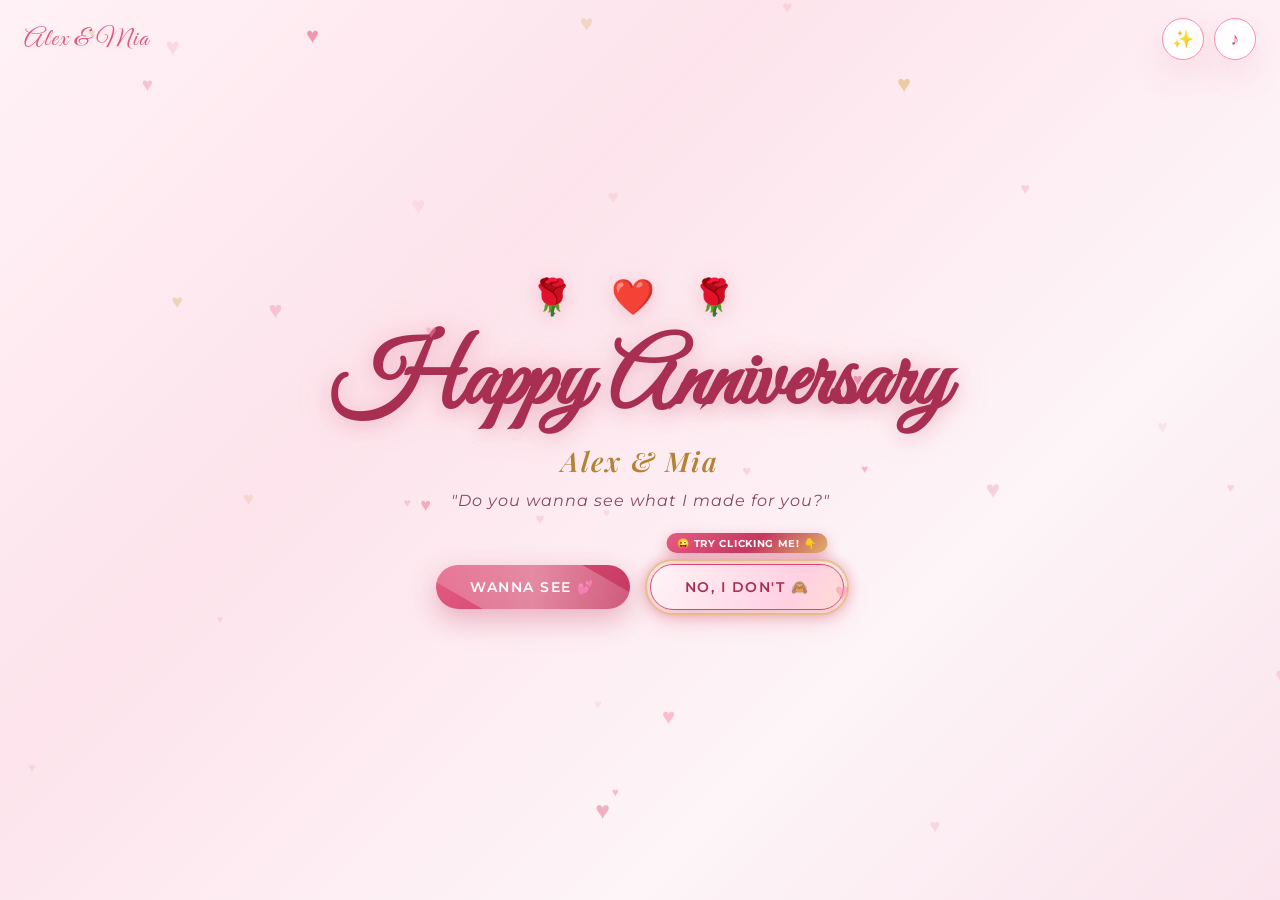
==== anniversary-template/index.html @ 93f45100 "Add anniversary-themed styles for interactive celebration template - Introduced a new CSS file for t" ====
<!doctype html>
<html lang="en">
  <head>
    <meta charset="UTF-8" />
    <meta
      name="viewport"
      content="width=device-width, initial-scale=1.0, user-scalable=no"
    />
    <title id="page-title">Happy 1st Anniversary 💍</title>

    <!-- SweetAlert2 for Romantic Animated Draining Alerts -->
    <script src="https://cdn.jsdelivr.net/npm/sweetalert2@11"></script>
    <link rel="stylesheet" href="styles.css" />
  </head>
  <body>
    <!-- Pull to Refresh Indicator (Mobile Landing Page) -->
    <div class="ptr-indicator" id="ptr-indicator" aria-hidden="true">
      <div class="ptr-spinner" id="ptr-spinner"></div>
    </div>

    <!-- Interactive Particle, Sparkle & Firework Canvases -->
    <canvas id="particle-canvas"></canvas>
    <canvas id="sparkle-canvas"></canvas>
    <canvas id="firework-canvas"></canvas>

    <!-- Top Bar -->
    <div class="top-bar">
      <div class="brand-tag" id="brand-tag">Alex &amp; Mia</div>
      <div class="top-actions">
        <button class="icon-btn" id="sound-btn" title="Romantic Chimes">
          ✨
        </button>
        <button class="icon-btn" id="music-btn" title="Toggle Music">♪</button>
      </div>
    </div>

    <!-- Background Music & Optional Photo Upload Input -->
    <audio id="bg-music" loop></audio>
    <input
      type="file"
      id="photo-upload"
      accept="image/*"
      style="display: none"
    />

    <!-- Navigation Arrows -->
    <div class="nav-arrows">
      <div class="nav-arr hide" id="arr-left" onclick="prevScreen()">❮</div>
      <div class="nav-arr" id="arr-right" onclick="nextScreen()">❯</div>
    </div>

    <!-- Progress Dots -->
    <div class="dots" id="dots-container"></div>

    <!-- ═════════════════════════════════════════════
         SCREENS VIEWPORT
    ══════════════════════════════════════════════ -->
    <div class="screens-viewport">
      <!-- S1: INVITATION GATE (WITH TEMPTING RUNAWAY NO BUTTON) -->
      <div class="screen active" id="s1">
        <div class="gate-badge" id="gate-badge">🌹 ❤️ 🌹</div>
        <h1 class="title-script" id="gate-title">Happy Anniversary</h1>
        <div class="names-text" id="gate-names">Alex &amp; Mia</div>
        <p class="quote-text" id="gate-question">
          "Do you wanna see what I made for you?"
        </p>

        <div class="btn-choice-container" id="choice-container">
          <button
            class="btn-choice btn-yes"
            id="btn-yes"
            onclick="unlockGateAndProceed()"
          >
            Wanna See 💕
          </button>
          <button
            class="btn-choice btn-no"
            id="btn-no"
            data-bait="😜 Try clicking me! 👇"
          >
            No, i don't 🙈
          </button>
        </div>
      </div>

      <!-- S2: OUR STORY / GOLDEN RINGS & RING-FINGER ENGAGEMENT ANIMATION -->
      <div class="screen" id="s2">
        <div class="glass-badge" id="story-badge">◆ One Year of Love ◆</div>
        <div class="ring-interactive-wrap" id="ring-interactive-wrap">
          <div class="ring-box tilt-card" id="ring-box">
            <svg class="ring-charge-svg" viewBox="0 0 182 182">
              <defs>
                <linearGradient
                  id="ringChargeGradient"
                  x1="0%"
                  y1="0%"
                  x2="100%"
                  y2="100%"
                >
                  <stop offset="0%" stop-color="#dfb36b" />
                  <stop offset="50%" stop-color="#e55c82" />
                  <stop offset="100%" stop-color="#a82e52" />
                </linearGradient>
              </defs>
              <circle class="ring-charge-bg" cx="91" cy="91" r="84"></circle>
              <circle
                class="ring-charge-bar"
                id="ring-charge-bar"
                cx="91"
                cy="91"
                r="84"
              ></circle>
            </svg>
            <div class="ring-spin"></div>
            <div class="ring-inner"></div>
            <div class="ring-orbit-item" id="ring-orbit-item">💍</div>

            <!-- Engagement Reveal Layer Inside Ring -->
            <div class="engagement-layer" id="engagement-layer">
              <div class="propose-visual">
                <svg
                  class="propose-hand-svg"
                  viewBox="0 0 110 88"
                  aria-hidden="true"
                >
                  <defs>
                    <linearGradient
                      id="handSkinGrad"
                      x1="0%"
                      y1="0%"
                      x2="0%"
                      y2="100%"
                    >
                      <stop offset="0%" stop-color="#ffe7da" />
                      <stop offset="100%" stop-color="#f7c8b2" />
                    </linearGradient>
                    <linearGradient
                      id="svgGoldGrad"
                      x1="0%"
                      y1="0%"
                      x2="100%"
                      y2="0%"
                    >
                      <stop offset="0%" stop-color="#b38234" />
                      <stop offset="50%" stop-color="#f6da8b" />
                      <stop offset="100%" stop-color="#b38234" />
                    </linearGradient>
                    <linearGradient
                      id="svgDiamondGrad"
                      x1="0%"
                      y1="0%"
                      x2="100%"
                      y2="100%"
                    >
                      <stop offset="0%" stop-color="#ffffff" />
                      <stop offset="55%" stop-color="#dff6ff" />
                      <stop offset="100%" stop-color="#ffd6e5" />
                    </linearGradient>
                  </defs>

                  <!-- Back half of ring (behind the ring finger) -->
                  <g class="finger-ring-back">
                    <path
                      d="M 37 37.5 Q 44 33.8 51 37.5"
                      fill="none"
                      stroke="#9e6d22"
                      stroke-width="3"
                      stroke-linecap="round"
                    />
                  </g>

                  <!-- Slender Hand & Fingers -->
                  <g
                    stroke="#d69b82"
                    stroke-width="1.4"
                    stroke-linejoin="round"
                    stroke-linecap="round"
                  >
                    <path
                      d="M 27 56 L 25.5 34.5 C 25.3 30 32.5 29.8 33 34.3 L 35.5 52"
                      fill="url(#handSkinGrad)"
                    />
                    <path
                      d="M 51.5 50 L 52.5 14.5 C 52.7 9.5 60.5 9.5 60.5 14.5 L 60.5 50"
                      fill="url(#handSkinGrad)"
                    />
                    <path
                      d="M 63 52 L 65.5 19.5 C 65.8 14.8 73.2 15.2 72.8 20 L 71 54"
                      fill="url(#handSkinGrad)"
                    />
                    <path
                      d="M 38.5 53 L 39.2 18.5 C 39.4 13.5 48.6 13.5 48.8 18.5 L 49.5 53"
                      fill="url(#handSkinGrad)"
                    />
                    <path
                      d="M 27 54 C 25.5 63 29 73 34 78 L 35 86 L 68 86 L 70 76 C 77 71 84 62 89.5 52.5 C 91.5 48.8 86.2 45.2 83 48.6 L 72.5 59.5 C 72 54 71.5 51 70 49.5 C 62 47.5 38 48 27 54 Z"
                      fill="url(#handSkinGrad)"
                    />
                    <ellipse
                      cx="29.3"
                      cy="34.2"
                      rx="2.1"
                      ry="2.8"
                      fill="#ffd9e3"
                      stroke="none"
                    />
                    <ellipse
                      cx="44"
                      cy="18.2"
                      rx="2.7"
                      ry="3.4"
                      fill="#ffd9e3"
                      stroke="none"
                    />
                    <ellipse
                      cx="56.5"
                      cy="14.2"
                      rx="2.4"
                      ry="3.1"
                      fill="#ffd9e3"
                      stroke="none"
                    />
                    <ellipse
                      cx="69.1"
                      cy="19.5"
                      rx="2.3"
                      ry="2.9"
                      fill="#ffd9e3"
                      stroke="none"
                    />
                  </g>

                  <!-- Front half of ring + diamond -->
                  <g class="finger-ring-front">
                    <path
                      d="M 37 37.5 Q 44 41.6 51 37.5"
                      fill="none"
                      stroke="url(#svgGoldGrad)"
                      stroke-width="3.6"
                      stroke-linecap="round"
                    />
                    <circle cx="44" cy="34.2" r="2.2" fill="#dfb36b" />
                    <polygon
                      points="44,25.8 49.2,30.6 44,35.4 38.8,30.6"
                      fill="url(#svgDiamondGrad)"
                      stroke="#b38234"
                      stroke-width="0.9"
                    />
                    <polyline
                      points="40.5,30.6 44,28.4 47.5,30.6"
                      fill="none"
                      stroke="#ffffff"
                      stroke-width="0.9"
                    />
                  </g>

                  <!-- Diamond sparkle gleam -->
                  <g class="finger-ring-gleam">
                    <path
                      d="M 44 20 L 45.2 23.6 L 48.8 24.8 L 45.2 26 L 44 29.6 L 42.8 26 L 39.2 24.8 L 42.8 23.6 Z"
                      fill="#fff7cc"
                      stroke="#dfb36b"
                      stroke-width="0.5"
                    />
                  </g>
                </svg>
              </div>
              <div class="engagement-sparkles">✨ 💖 ✨</div>
              <div class="engagement-text" id="ring-text">She Said Yes! 💍</div>
            </div>
          </div>
          <div class="ring-tap-hint" id="ring-hint">
            <span>✨</span> Press &amp; hold with your ring finger <span>💍</span>
          </div>
        </div>
        <h2
          class="title-script"
          id="story-title"
          style="font-size: clamp(2.6rem, 8vw, 4.2rem)"
        >
          Our Story
        </h2>
        <p
          class="quote-text"
          id="story-quote"
          style="max-width: 380px; margin-bottom: 0"
        >
          From the moment our eyes met, every second has turned into a cherished
          memory.
        </p>
        <button
          type="button"
          class="explore-pill"
          id="explore-pill"
          onclick="goToScreen(2)"
        >
          Swipe to Explore <span>✨</span>
        </button>
      </div>

      <!-- S3: MEMORY PHOTO -->
      <div class="screen" id="s3">
        <div class="glass-badge" id="photo-badge">◆ Beautiful Memory ◆</div>
        <div class="photo-wrapper tilt-card" id="photo-wrapper">
          <div class="photo-frame" id="photo-frame">
            <img
              id="couple-photo"
              src="assets/photo.jpg"
              alt="Couple Photo"
              onerror="
                this.style.display = 'none';
                if (this.nextElementSibling)
                  this.nextElementSibling.style.display = 'flex';
              "
            />
            <div class="photo-ph" style="display: none">
              <span class="photo-ph-icon">📸</span>
              <span class="photo-ph-txt" id="photo-ph-title">Our Picture</span>
              <span class="photo-ph-hint" id="photo-ph-hint"
                >Add your photo in assets/photo.jpg</span
              >
            </div>
          </div>
        </div>
        <div
          class="upload-pill"
          id="upload-pill"
          onclick="triggerPhotoUpload()"
        >
          <span>📷</span> <span id="change-photo-label">Change Photo</span>
        </div>
        <p class="quote-text" id="photo-quote" style="max-width: 360px">
          Every picture tells a story, but ours will always be my
          <em>absolute favourite</em>.
        </p>
      </div>

      <!-- S4: TIME COUNTER -->
      <div class="screen" id="s4">
        <div class="glass-badge" id="counter-badge">
          ◆ Every Second With You ◆
        </div>
        <h2
          class="title-script"
          id="counter-title"
          style="font-size: clamp(2.4rem, 7vw, 3.8rem)"
        >
          Together In Love
        </h2>

        <div class="counter-grid tilt-card">
          <div class="counter-box">
            <span class="counter-value" id="cnt-days">0</span>
            <span class="counter-lbl" id="lbl-days">Days</span>
          </div>
          <div class="counter-box">
            <span class="counter-value" id="cnt-hours">00</span>
            <span class="counter-lbl" id="lbl-hours">Hours</span>
          </div>
          <div class="counter-box">
            <span class="counter-value" id="cnt-mins">00</span>
            <span class="counter-lbl" id="lbl-mins">Minutes</span>
          </div>
          <div class="counter-box">
            <span class="counter-value" id="cnt-secs">00</span>
            <span class="counter-lbl" id="lbl-secs">Seconds</span>
          </div>
        </div>
        <p class="quote-text" id="counter-since">
          Since November 14, 2025 · Counting forever
        </p>
      </div>

      <!-- S5: LOVE LETTER & REASON JAR -->
      <div class="screen" id="s5">
        <div class="letter-card tilt-card">
          <div id="letter-icon" style="font-size: 2rem; margin-bottom: 6px">
            💌
          </div>
          <h3 class="letter-title" id="letter-greeting">My Dearest Mia,</h3>
          <p class="letter-msg" id="letter-body"></p>
          <div class="letter-sig" id="letter-sig">— Yours always, Alex ❤</div>
          <div class="letter-date" id="letter-date">
            November 14, 2026 · 1st Anniversary
          </div>

          <div
            class="reason-pill"
            id="reason-pill"
            onclick="popLoveReason(event)"
          >
            <span>💌</span> Tap for a reason why I love you!
          </div>
        </div>
      </div>

      <!-- S6: INTERACTIVE SECRET WISH SCRATCH CARD -->
      <div class="screen" id="s6">
        <div class="glass-badge" id="scratch-badge">◆ A Secret For You ◆</div>
        <h2
          class="title-script"
          id="scratch-title"
          style="font-size: clamp(2.4rem, 7vw, 3.8rem); margin-bottom: 2px"
        >
          Scratch &amp; Reveal
        </h2>
        <p class="scratch-hint" id="scratch-hint">
          Scratch with your finger or mouse to unlock my wish
        </p>

        <div class="scratch-container tilt-card" id="scratch-box">
          <div class="scratch-secret">
            <h4 id="scratch-secret-heading">My Secret Wish ✨</h4>
            <p id="scratch-secret-message"></p>
            <span
              id="scratch-secret-signature"
              style="
                font-family: &quot;Great Vibes&quot;, cursive;
                font-size: 1.6rem;
                margin-top: 6px;
                color: var(--rose-deep);
              "
              >— Alex 💕</span
            >
          </div>
          <canvas class="scratch-canvas" id="scratch-canvas"></canvas>
        </div>
      </div>

      <!-- S7: CELEBRATION FINALE -->
      <div class="screen" id="s7">
        <div class="gate-badge" id="finale-badge" style="font-size: 2.5rem">
          🥂 💖 🥂
        </div>
        <h2
          class="title-script"
          id="finale-title"
          style="font-size: clamp(3rem, 10vw, 5.5rem)"
        >
          Happy Anniversary!
        </h2>
        <div class="names-text" id="finale-names">Alex &amp; Mia</div>
        <p class="quote-text" id="finale-quote" style="margin-bottom: 18px">
          "Here is to 365 days of love, and a lifetime more to go!"
        </p>
        <div class="finale-btn-row">
          <button
            class="btn-action primary"
            id="replay-btn"
            onclick="goToScreen(0)"
          >
            ↺ Replay Story
          </button>
          <button
            class="btn-action secondary"
            id="share-btn"
            onclick="shareAnniversary()"
          >
            ↗ Share Love
          </button>
        </div>
      </div>
    </div>

    <script src="config.js"></script>
    <script src="app.js"></script>
  </body>
</html>
---- anniversary-template/styles.css ----
@import url("https://fonts.googleapis.com/css2?family=Great+Vibes&family=Playfair+Display:ital,wght@0,400;0,600;1,400;1,600&family=Montserrat:wght@300;400;500;600&display=swap");

*,
*::before,
*::after {
  box-sizing: border-box;
  margin: 0;
  padding: 0;
}

:root {
  --bg-gradient: linear-gradient(
    135deg,
    #fff2f6 0%,
    #fde4ec 35%,
    #fdf5f8 70%,
    #fae3ec 100%
  );
  --rose-primary: #d64a70;
  --rose-deep: #a82e52;
  --rose-soft: #f88fa9;
  --rose-light: #fff0f4;
  --gold: #b38234;
  --gold-light: #dfb36b;
  --text-dark: #4a1525;
  --text-muted: #8a485d;
  --card-bg: rgba(255, 255, 255, 0.76);
  --card-border: rgba(255, 255, 255, 0.92);
  --shadow-soft: 0 16px 36px rgba(214, 74, 112, 0.12);
  --shadow-glow: 0 10px 30px rgba(214, 74, 112, 0.28);
}

html,
body {
  width: 100%;
  height: 100%;
  overflow: hidden;
  overscroll-behavior-y: contain;
  background: var(--bg-gradient);
  font-family: "Montserrat", sans-serif;
  color: var(--text-dark);
  user-select: none;
  -webkit-tap-highlight-color: transparent;
  cursor: grab;
}
body:active {
  cursor: grabbing;
}

/* Pull-to-refresh indicator for mobile landing page */
.ptr-indicator {
  position: fixed;
  top: -58px;
  left: 50%;
  transform: translateX(-50%) translateY(0) scale(0.85);
  width: 44px;
  height: 44px;
  border-radius: 50%;
  background: rgba(255, 255, 255, 0.96);
  border: 1.5px solid var(--rose-soft);
  box-shadow: 0 8px 24px rgba(214, 74, 112, 0.25);
  display: flex;
  align-items: center;
  justify-content: center;
  z-index: 1200;
  opacity: 0;
  pointer-events: none;
  transition:
    transform 0.25s cubic-bezier(0.22, 1, 0.36, 1),
    opacity 0.2s ease;
}
.ptr-indicator.pulling {
  transition: none;
}
.ptr-indicator.refreshing {
  opacity: 1 !important;
  transform: translateX(-50%) translateY(78px) scale(1) !important;
}
.ptr-spinner {
  width: 22px;
  height: 22px;
  border-radius: 50%;
  border: 2.5px solid rgba(214, 74, 112, 0.2);
  border-top-color: var(--rose-primary);
  border-right-color: var(--gold);
  transition: transform 0.08s linear;
}
.ptr-indicator.refreshing .ptr-spinner {
  animation: ptrSpin 0.65s linear infinite;
}
@keyframes ptrSpin {
  to {
    transform: rotate(360deg);
  }
}

/* ═══════════════════════════════════════
   FLOATING CANVAS LAYERS
═══════════════════════════════════════ */
#particle-canvas,
#sparkle-canvas,
#firework-canvas {
  position: fixed;
  inset: 0;
  pointer-events: none;
}
#particle-canvas {
  z-index: 1;
}
#sparkle-canvas {
  z-index: 95;
}
#firework-canvas {
  z-index: 90;
  display: none;
}

/* ═══════════════════════════════════════
   FLOATING PETALS
═══════════════════════════════════════ */
.petal {
  position: fixed;
  top: -40px;
  font-size: 1.1rem;
  opacity: 0;
  animation: petalFall linear infinite;
  z-index: 2;
  pointer-events: none;
}
@keyframes petalFall {
  0% {
    opacity: 0;
    transform: translateY(-40px) rotate(0deg) scale(0.75);
  }
  15% {
    opacity: 0.75;
  }
  85% {
    opacity: 0.55;
  }
  100% {
    opacity: 0;
    transform: translateY(110vh) rotate(380deg) scale(1.15);
  }
}

/* ═══════════════════════════════════════
   TOP CONTROLS
═══════════════════════════════════════ */
.top-bar {
  position: fixed;
  top: 18px;
  left: 0;
  right: 0;
  padding: 0 24px;
  display: flex;
  justify-content: space-between;
  align-items: center;
  z-index: 120;
  pointer-events: none;
}
.brand-tag {
  font-family: "Great Vibes", cursive;
  font-size: 1.6rem;
  color: var(--rose-primary);
  opacity: 0.9;
  letter-spacing: 1px;
  text-shadow: 0 2px 10px rgba(214, 74, 112, 0.15);
}
.top-actions {
  display: flex;
  gap: 10px;
  pointer-events: all;
}
.icon-btn {
  width: 42px;
  height: 42px;
  border-radius: 50%;
  border: 1.5px solid var(--rose-soft);
  background: rgba(255, 255, 255, 0.85);
  color: var(--rose-primary);
  font-size: 1.1rem;
  cursor: pointer;
  display: flex;
  align-items: center;
  justify-content: center;
  box-shadow: var(--shadow-soft);
  transition: all 0.25s ease;
  backdrop-filter: blur(8px);
}
.icon-btn:hover {
  transform: scale(1.08);
  background: #fff;
  border-color: var(--rose-primary);
  box-shadow: var(--shadow-glow);
}
.icon-btn.muted {
  opacity: 0.5;
}

/* ═══════════════════════════════════════
   PROGRESS DOTS & ARROWS
═══════════════════════════════════════ */
.nav-arrows {
  position: fixed;
  bottom: 32px;
  width: 100%;
  display: flex;
  justify-content: space-between;
  padding: 0 24px;
  z-index: 110;
  pointer-events: none;
}
.nav-arr {
  pointer-events: all;
  cursor: pointer;
  width: 44px;
  height: 44px;
  border-radius: 50%;
  background: rgba(255, 255, 255, 0.85);
  border: 1px solid rgba(214, 74, 112, 0.2);
  color: var(--rose-primary);
  font-size: 1rem;
  display: flex;
  align-items: center;
  justify-content: center;
  box-shadow: 0 6px 18px rgba(214, 74, 112, 0.12);
  transition: all 0.25s ease;
}
.nav-arr:hover {
  background: var(--rose-primary);
  color: #fff;
  transform: scale(1.1);
  box-shadow: var(--shadow-glow);
}
.nav-arr.hide {
  opacity: 0;
  pointer-events: none;
}

.dots {
  position: fixed;
  bottom: 38px;
  left: 50%;
  transform: translateX(-50%);
  display: flex;
  gap: 7px;
  z-index: 110;
  pointer-events: none;
}
.dot {
  width: 8px;
  height: 8px;
  border-radius: 50%;
  background: #f3becd;
  transition: all 0.35s cubic-bezier(0.25, 1, 0.5, 1);
  cursor: pointer;
  pointer-events: all;
}
.dot.on {
  background: var(--rose-primary);
  width: 22px;
  border-radius: 12px;
  box-shadow: 0 0 10px rgba(214, 74, 112, 0.4);
}

/* ═══════════════════════════════════════
   SCREENS WRAPPER & 3D PERSPECTIVE
═══════════════════════════════════════ */
.screens-viewport {
  position: fixed;
  inset: 0;
  perspective: 1000px;
}
.screen {
  position: fixed;
  inset: 0;
  display: flex;
  align-items: center;
  justify-content: center;
  flex-direction: column;
  padding: 24px;
  opacity: 0;
  pointer-events: none;
  transform: translateY(16px) scale(0.98);
  transition:
    opacity 0.45s cubic-bezier(0.25, 1, 0.5, 1),
    transform 0.45s cubic-bezier(0.25, 1, 0.5, 1);
  z-index: 10;
}
.screen.active {
  opacity: 1;
  pointer-events: all;
  transform: translateY(0) scale(1);
}

/* 3D Tilt Card Base */
.tilt-card {
  transition: transform 0.15s ease-out;
  transform-style: preserve-3d;
  will-change: transform;
}

/* ══════════ S1 — GATE / QUESTION SCREEN ══════════ */
#s1 {
  text-align: center;
}

.gate-badge {
  font-size: 2.2rem;
  letter-spacing: 14px;
  animation: heartbeat 1.6s ease-in-out infinite;
  display: inline-block;
  margin-bottom: 12px;
  filter: drop-shadow(0 4px 10px rgba(214, 74, 112, 0.25));
}
@keyframes heartbeat {
  0%,
  100% {
    transform: scale(1);
  }
  50% {
    transform: scale(1.15);
  }
}

.title-script {
  font-family: "Great Vibes", cursive;
  font-size: clamp(3.2rem, 11vw, 5.8rem);
  line-height: 1.15;
  color: var(--rose-deep);
  text-shadow:
    0 4px 18px rgba(168, 46, 82, 0.18),
    0 0 35px rgba(248, 143, 169, 0.3);
  margin-bottom: 6px;
}

.names-text {
  font-family: "Playfair Display", serif;
  font-size: clamp(1.2rem, 3.8vw, 1.7rem);
  font-weight: 600;
  font-style: italic;
  color: var(--gold);
  letter-spacing: 2px;
  margin-bottom: 12px;
}

.quote-text {
  font-size: clamp(0.85rem, 2.4vw, 1rem);
  color: var(--text-muted);
  font-style: italic;
  letter-spacing: 1px;
  margin-bottom: 34px;
}

/* ══════════ RUNAWAY BUTTON CONTAINER ══════════ */
.btn-choice-container {
  position: relative;
  display: flex;
  gap: 20px;
  justify-content: center;
  align-items: center;
  min-height: 75px;
  width: 100%;
  max-width: 480px;
  margin-top: 6px;
}

.btn-choice {
  font-family: "Montserrat", sans-serif;
  font-size: 0.85rem;
  font-weight: 600;
  letter-spacing: 1.5px;
  text-transform: uppercase;
  padding: 14px 34px;
  border-radius: 50px;
  cursor: pointer;
  transition:
    transform 0.22s cubic-bezier(0.2, 0.8, 0.2, 1),
    box-shadow 0.22s ease,
    background 0.22s ease;
  user-select: none;
  outline: none;
}

/* YES BUTTON */
.btn-yes {
  background: linear-gradient(135deg, #e55c82 0%, #c43860 100%);
  color: #fff;
  border: none;
  box-shadow: 0 10px 28px rgba(196, 56, 96, 0.35);
  position: relative;
  overflow: hidden;
}
.btn-yes::after {
  content: "";
  position: absolute;
  top: -50%;
  left: -50%;
  width: 200%;
  height: 200%;
  background: linear-gradient(
    60deg,
    transparent,
    rgba(255, 255, 255, 0.35),
    transparent
  );
  transform: rotate(30deg);
  animation: btnShimmer 3.5s infinite;
}
@keyframes btnShimmer {
  0% {
    transform: translateX(-100%) rotate(30deg);
  }
  30%,
  100% {
    transform: translateX(100%) rotate(30deg);
  }
}
.btn-yes:hover {
  transform: scale(1.06) translateY(-2px);
  box-shadow: 0 14px 34px rgba(196, 56, 96, 0.45);
}

/* RUNAWAY NO BUTTON */
.btn-no {
  position: relative;
  background: linear-gradient(
    120deg,
    #fff5f8 0%,
    #ffd0e2 28%,
    #ffefc4 54%,
    #ffd0e2 80%,
    #fff5f8 100%
  );
  background-size: 260% 260%;
  color: var(--rose-deep);
  border: 1.5px solid var(--rose-primary);
  box-shadow:
    0 8px 26px rgba(214, 74, 112, 0.28),
    0 0 18px rgba(223, 179, 107, 0.25);
  white-space: nowrap;
  z-index: 999;
}
.btn-no:not(.dodged) {
  animation:
    noBaitBounce 1.85s ease-in-out infinite,
    noShimmerBg 2.8s ease infinite;
}
.btn-no:not(.dodged)::before {
  content: attr(data-bait);
  position: absolute;
  top: -32px;
  left: 50%;
  transform: translateX(-50%);
  background: linear-gradient(135deg, #e55c82 0%, #c43860 55%, #dfb36b 100%);
  color: #fff;
  font-size: 0.62rem;
  font-weight: 700;
  letter-spacing: 0.7px;
  text-transform: uppercase;
  padding: 4px 11px;
  border-radius: 20px;
  white-space: nowrap;
  box-shadow: 0 5px 14px rgba(196, 56, 96, 0.35);
  pointer-events: none;
  animation: noTagBob 1.1s ease-in-out infinite alternate;
}
.btn-no:not(.dodged)::after {
  content: "";
  position: absolute;
  inset: -6px;
  border-radius: 50px;
  border: 2px solid rgba(223, 179, 107, 0.7);
  box-shadow: 0 0 12px rgba(214, 74, 112, 0.35);
  pointer-events: none;
  animation: noHaloPulse 1.5s ease-out infinite;
}
.btn-no.dodged {
  animation: none;
  background: rgba(255, 255, 255, 0.92);
  border-color: var(--rose-soft);
}
.btn-no.dodged::before,
.btn-no.dodged::after {
  display: none;
}
@keyframes noShimmerBg {
  0% {
    background-position: 0% 50%;
  }
  50% {
    background-position: 100% 50%;
  }
  100% {
    background-position: 0% 50%;
  }
}
@keyframes noBaitBounce {
  0%,
  100% {
    transform: translateY(0) scale(1) rotate(0deg);
    box-shadow: 0 8px 24px rgba(214, 74, 112, 0.22);
  }
  20% {
    transform: translateY(-5px) scale(1.06) rotate(-2.5deg);
    box-shadow: 0 14px 30px rgba(214, 74, 112, 0.36);
  }
  35% {
    transform: translateY(0) scale(1.03) rotate(2.5deg);
  }
  50% {
    transform: translateY(-3px) scale(1.05) rotate(-1.5deg);
    box-shadow: 0 12px 28px rgba(223, 179, 107, 0.38);
  }
  65% {
    transform: translateY(0) scale(1) rotate(0deg);
  }
}
@keyframes noTagBob {
  0% {
    transform: translateX(-50%) translateY(0) scale(0.98);
  }
  100% {
    transform: translateX(-50%) translateY(-4px) scale(1.04);
  }
}
@keyframes noHaloPulse {
  0% {
    transform: scale(0.96);
    opacity: 0.85;
  }
  100% {
    transform: scale(1.18, 1.38);
    opacity: 0;
  }
}
.btn-no.smooth-dodge {
  transition:
    left 0.34s cubic-bezier(0.22, 1, 0.36, 1),
    top 0.34s cubic-bezier(0.22, 1, 0.36, 1),
    transform 0.34s cubic-bezier(0.22, 1, 0.36, 1),
    box-shadow 0.22s ease,
    background 0.22s ease;
}

/* ══════════ S2 — OUR STORY / RINGS & ENGAGEMENT ANIMATION ══════════ */
#s2 {
  text-align: center;
}

.ring-interactive-wrap {
  display: flex;
  flex-direction: column;
  align-items: center;
  cursor: pointer;
  user-select: none;
  -webkit-user-select: none;
  -webkit-touch-callout: none;
  touch-action: none;
}

.ring-box {
  position: relative;
  width: 170px;
  height: 170px;
  margin: 0 auto 16px;
  border-radius: 50%;
  transition:
    transform 0.3s cubic-bezier(0.2, 0.9, 0.3, 1.2),
    box-shadow 0.3s ease;
}
.ring-box:active {
  transform: scale(0.96);
}

.ring-charge-svg {
  position: absolute;
  inset: -6px;
  width: 182px;
  height: 182px;
  transform: rotate(-90deg);
  pointer-events: none;
  z-index: 8;
}
.ring-charge-bg {
  cx: 91;
  cy: 91;
  r: 84;
  fill: none;
  stroke: rgba(223, 179, 107, 0.15);
  stroke-width: 4;
}
.ring-charge-bar {
  cx: 91;
  cy: 91;
  r: 84;
  fill: none;
  stroke: url(#ringChargeGradient);
  stroke-width: 5;
  stroke-linecap: round;
  stroke-dasharray: 528;
  stroke-dashoffset: 528;
  transition: none;
}

.ring-spin {
  width: 100%;
  height: 100%;
  border-radius: 50%;
  border: 2.5px solid var(--gold);
  position: absolute;
  inset: 0;
  animation: spinClockwise 12s linear infinite;
  box-shadow: 0 0 25px rgba(179, 130, 52, 0.22);
  transition: all 0.5s ease;
}
.ring-spin::before {
  content: "💎";
  position: absolute;
  top: -12px;
  left: 50%;
  transform: translateX(-50%);
  font-size: 16px;
}
.ring-inner {
  width: 130px;
  height: 130px;
  border-radius: 50%;
  border: 1.5px dashed var(--rose-soft);
  position: absolute;
  top: 20px;
  left: 20px;
  animation: spinCounter 9s linear infinite;
  transition: all 0.5s ease;
}
.ring-orbit-item {
  position: absolute;
  top: 50%;
  left: 50%;
  margin-top: -24px;
  margin-left: -24px;
  width: 48px;
  height: 48px;
  display: flex;
  align-items: center;
  justify-content: center;
  font-size: 44px;
  line-height: 1;
  z-index: 12;
  pointer-events: none;
  transform: rotate(0deg) translateY(-84px) rotate(0deg);
  animation: ringOrbit 8s linear infinite;
  transition:
    transform 0.55s cubic-bezier(0.2, 0.9, 0.3, 1.2),
    opacity 0.4s ease,
    filter 0.4s ease;
  filter: drop-shadow(0 4px 12px rgba(214, 74, 112, 0.4));
}
@keyframes ringOrbit {
  0% {
    transform: rotate(0deg) translateY(-84px) rotate(0deg);
  }
  100% {
    transform: rotate(360deg) translateY(-84px) rotate(-360deg);
  }
}

.ring-box.holding .ring-orbit-item,
.ring-box.proposed .ring-orbit-item {
  animation: none !important;
  transform: rotate(0deg) translateY(0px) rotate(0deg) scale(1.3) !important;
  filter:
    drop-shadow(0 0 22px rgba(223, 179, 107, 0.95)),
    drop-shadow(0 0 40px rgba(214, 74, 112, 0.7));
}
.ring-box.proposed .ring-orbit-item {
  opacity: 0;
  transition-delay: 0.3s;
}

/* Engagement Reveal Inside the Ring Circle */
.engagement-layer {
  position: absolute;
  inset: 0;
  border-radius: 50%;
  padding: 18px 16px;
  display: flex;
  flex-direction: column;
  align-items: center;
  justify-content: center;
  gap: 2px;
  text-align: center;
  overflow: hidden;
  opacity: 0;
  pointer-events: none;
  transform: scale(0.5);
  transition: all 0.5s cubic-bezier(0.2, 0.9, 0.3, 1.2);
  z-index: 15;
  background: radial-gradient(
    circle,
    rgba(255, 245, 248, 0.95) 0%,
    rgba(253, 230, 238, 0.9) 70%,
    transparent 100%
  );
}
.ring-box.proposed .engagement-layer {
  opacity: 1;
  transform: scale(1);
  pointer-events: all;
}
.ring-box.proposed .ring-spin {
  animation: ringGlowPulse 1.5s infinite alternate;
  border-color: var(--gold-light);
  box-shadow: 0 0 50px rgba(223, 179, 107, 0.7);
}
.ring-box.proposed .ring-inner {
  opacity: 0.3;
}

@keyframes ringGlowPulse {
  from {
    box-shadow: 0 0 30px rgba(223, 179, 107, 0.5);
  }
  to {
    box-shadow:
      0 0 65px rgba(214, 74, 112, 0.8),
      0 0 90px rgba(223, 179, 107, 0.6);
  }
}

.propose-visual {
  position: relative;
  width: clamp(70px, 18vw, 80px);
  height: clamp(56px, 15vw, 64px);
  display: flex;
  align-items: center;
  justify-content: center;
  margin-top: 2px;
  margin-bottom: 0;
}
.propose-hand-svg {
  width: 100%;
  height: 100%;
  overflow: visible;
  filter: drop-shadow(0 4px 10px rgba(214, 74, 112, 0.22));
}
.finger-ring-back,
.finger-ring-front {
  opacity: 0;
  transform: translateY(-28px) scale(1.16);
  transform-origin: 44px 37px;
}
.ring-box.proposed .finger-ring-back,
.ring-box.proposed .finger-ring-front {
  animation: slipRingOntoFinger 1.05s cubic-bezier(0.22, 1, 0.36, 1) 0.15s forwards;
}
.finger-ring-gleam {
  opacity: 0;
  transform-origin: 44px 31px;
}
.ring-box.proposed .finger-ring-gleam {
  animation: diamondGleam 1.4s ease-in-out 1.05s infinite alternate;
}
@keyframes slipRingOntoFinger {
  0% {
    transform: translateY(-28px) scale(1.16);
    opacity: 0;
  }
  25% {
    transform: translateY(-20px) scale(1.1);
    opacity: 1;
  }
  78% {
    transform: translateY(2px) scale(0.98);
    opacity: 1;
  }
  100% {
    transform: translateY(0px) scale(1);
    opacity: 1;
  }
}
@keyframes diamondGleam {
  0% {
    opacity: 0.35;
    transform: scale(0.8) rotate(0deg);
  }
  100% {
    opacity: 1;
    transform: scale(1.25) rotate(18deg);
  }
}

.engagement-sparkles {
  font-size: clamp(0.7rem, 2.1vw, 0.85rem);
  letter-spacing: 3px;
  line-height: 1.1;
  animation: heartbeat 1.2s infinite;
}
.engagement-text {
  font-family: "Great Vibes", cursive;
  font-size: clamp(1rem, 3.4vw, 1.18rem);
  line-height: 1.15;
  color: var(--rose-deep);
  text-shadow: 0 2px 10px rgba(168, 46, 82, 0.25);
  margin-top: 1px;
  max-width: 118px;
  white-space: normal;
}

.ring-tap-hint {
  font-size: 0.75rem;
  font-weight: 600;
  letter-spacing: 2px;
  text-transform: uppercase;
  color: var(--rose-deep);
  padding: 8px 22px;
  border-radius: 30px;
  background: rgba(255, 255, 255, 0.85);
  border: 1.5px solid var(--rose-soft);
  box-shadow: 0 4px 14px rgba(214, 74, 112, 0.1);
  margin-bottom: 20px;
  transition: all 0.3s ease;
  animation: hintBlink 2s infinite alternate;
}
.explore-pill {
  margin-top: 18px;
  display: inline-flex;
  align-items: center;
  gap: 8px;
  background: linear-gradient(135deg, #e55c82 0%, #c43860 100%);
  color: #fff;
  border: none;
  padding: 11px 26px;
  border-radius: 40px;
  font-family: "Montserrat", sans-serif;
  font-size: 0.78rem;
  font-weight: 600;
  letter-spacing: 1.5px;
  text-transform: uppercase;
  cursor: pointer;
  box-shadow: 0 10px 26px rgba(196, 56, 96, 0.35);
  opacity: 0;
  pointer-events: none;
  transform: translateY(10px) scale(0.95);
  transition:
    opacity 0.45s ease,
    transform 0.45s cubic-bezier(0.22, 1, 0.36, 1),
    box-shadow 0.25s ease;
}
.explore-pill.visible {
  opacity: 1;
  pointer-events: all;
  transform: translateY(0) scale(1);
}
.explore-pill.visible:hover {
  transform: translateY(-2px) scale(1.03);
  box-shadow: 0 14px 32px rgba(196, 56, 96, 0.45);
}
@keyframes hintBlink {
  0% {
    opacity: 0.85;
    transform: translateY(0);
  }
  100% {
    opacity: 1;
    transform: translateY(-2px);
    box-shadow: 0 6px 20px rgba(214, 74, 112, 0.22);
  }
}

@keyframes shakeEl {
  0%,
  100% {
    transform: translateX(0);
  }
  20%,
  60% {
    transform: translateX(-7px);
  }
  40%,
  80% {
    transform: translateX(7px);
  }
}
.shake-hint {
  animation: shakeEl 0.5s ease !important;
  border-color: var(--rose-primary) !important;
  color: var(--rose-primary) !important;
  box-shadow: 0 0 20px rgba(214, 74, 112, 0.4) !important;
}
.shake-ring {
  animation: shakeEl 0.5s ease !important;
}
@keyframes spinClockwise {
  to {
    transform: rotate(360deg);
  }
}
@keyframes spinCounter {
  to {
    transform: rotate(-360deg);
  }
}

.glass-badge {
  display: inline-flex;
  align-items: center;
  gap: 8px;
  background: rgba(255, 255, 255, 0.7);
  border: 1px solid rgba(255, 255, 255, 0.9);
  padding: 8px 24px;
  border-radius: 40px;
  font-size: 0.7rem;
  letter-spacing: 4px;
  color: var(--rose-deep);
  text-transform: uppercase;
  margin-bottom: 12px;
  box-shadow: var(--shadow-soft);
}

/* ══════════ S3 — PHOTO ══════════ */
#s3 {
  text-align: center;
}

.photo-wrapper {
  position: relative;
  display: inline-block;
  margin-bottom: 20px;
  cursor: default;
}
#s3.upload-enabled .photo-wrapper {
  cursor: pointer;
}
.photo-frame {
  width: min(230px, 60vw);
  height: min(230px, 60vw);
  border-radius: 50%;
  border: 4px solid #fff;
  background: rgba(255, 255, 255, 0.6);
  box-shadow:
    0 12px 35px rgba(214, 74, 112, 0.22),
    0 0 0 6px rgba(248, 143, 169, 0.2);
  overflow: hidden;
  position: relative;
}
.photo-frame img {
  width: 100%;
  height: 100%;
  object-fit: cover;
  display: block;
}
.photo-ph {
  width: 100%;
  height: 100%;
  display: flex;
  flex-direction: column;
  align-items: center;
  justify-content: center;
  gap: 8px;
  padding: 16px;
  color: var(--text-muted);
  background: linear-gradient(135deg, #fff7fa, #ffe8ef);
}
.photo-ph-icon {
  font-size: 2.8rem;
  filter: drop-shadow(0 4px 8px rgba(214, 74, 112, 0.2));
}
.photo-ph-txt {
  font-size: 0.7rem;
  letter-spacing: 2px;
  font-weight: 600;
  text-transform: uppercase;
}
.photo-ph-hint {
  font-size: 0.6rem;
  opacity: 0.75;
}

.upload-pill {
  display: none;
  align-items: center;
  gap: 6px;
  background: #fff;
  border: 1px solid var(--rose-soft);
  color: var(--rose-primary);
  font-size: 0.7rem;
  letter-spacing: 1px;
  padding: 6px 18px;
  border-radius: 30px;
  cursor: pointer;
  box-shadow: 0 4px 14px rgba(214, 74, 112, 0.1);
  transition: all 0.2s ease;
  margin-bottom: 14px;
}
#s3.upload-enabled .upload-pill {
  display: inline-flex;
}
.upload-pill:hover {
  background: var(--rose-light);
  transform: translateY(-1px);
}

/* ══════════ S4 — TIME COUNTER ══════════ */
#s4 {
  text-align: center;
}

.counter-grid {
  display: grid;
  grid-template-columns: repeat(4, 1fr);
  gap: 12px;
  width: min(440px, 92vw);
  margin: 24px auto;
}
.counter-box {
  background: var(--card-bg);
  border: 1.5px solid var(--card-border);
  border-radius: 18px;
  padding: 16px 6px;
  box-shadow: var(--shadow-soft);
  backdrop-filter: blur(10px);
}
.counter-value {
  font-family: "Playfair Display", serif;
  font-size: clamp(1.8rem, 6vw, 2.6rem);
  font-weight: 600;
  color: var(--rose-deep);
  line-height: 1;
  display: block;
}
.counter-lbl {
  font-size: 0.55rem;
  letter-spacing: 2px;
  color: var(--text-muted);
  text-transform: uppercase;
  margin-top: 6px;
  display: block;
  font-weight: 600;
}

/* ══════════ S5 — LOVE LETTER & REASON JAR ══════════ */
#s5 {
  text-align: center;
}

.letter-card {
  max-width: 480px;
  width: 100%;
  background: var(--card-bg);
  border: 1.5px solid var(--card-border);
  border-radius: 26px;
  padding: clamp(24px, 5vw, 38px) clamp(20px, 4vw, 34px);
  box-shadow: var(--shadow-soft);
  backdrop-filter: blur(14px);
  position: relative;
}
.letter-title {
  font-family: "Playfair Display", serif;
  font-size: clamp(1.3rem, 3.8vw, 1.8rem);
  font-style: italic;
  color: var(--rose-deep);
  margin-bottom: 14px;
}
.letter-msg {
  font-family: "Playfair Display", serif;
  font-size: clamp(0.92rem, 2.4vw, 1.1rem);
  color: var(--text-dark);
  line-height: 1.8;
  font-weight: 400;
}
.letter-msg em {
  color: var(--rose-primary);
  font-style: italic;
}
.letter-sig {
  margin-top: 16px;
  font-family: "Great Vibes", cursive;
  font-size: 2rem;
  color: var(--rose-deep);
}
.letter-date {
  font-size: 0.6rem;
  letter-spacing: 3px;
  color: var(--text-muted);
  text-transform: uppercase;
  margin-top: 4px;
}

/* Love Reason Generator Pill */
.reason-pill {
  margin-top: 16px;
  display: inline-flex;
  align-items: center;
  gap: 8px;
  background: linear-gradient(135deg, #fff0f5, #ffe4ec);
  border: 1.5px solid var(--rose-soft);
  padding: 10px 22px;
  border-radius: 40px;
  font-size: 0.75rem;
  font-weight: 600;
  color: var(--rose-deep);
  cursor: pointer;
  box-shadow: 0 4px 15px rgba(214, 74, 112, 0.12);
  transition: all 0.25s ease;
}
.reason-pill:hover {
  transform: scale(1.04);
  background: #fff;
  box-shadow: 0 8px 22px rgba(214, 74, 112, 0.22);
}

/* ══════════ S6 — INTERACTIVE SCRATCH CARD ══════════ */
#s6 {
  text-align: center;
}

.scratch-container {
  position: relative;
  width: min(340px, 88vw);
  height: 210px;
  border-radius: 22px;
  overflow: hidden;
  box-shadow:
    var(--shadow-soft),
    0 0 0 4px rgba(255, 255, 255, 0.8);
  margin: 18px auto;
}
.scratch-secret {
  position: absolute;
  inset: 0;
  background: linear-gradient(135deg, #fff7fa, #ffdbe6);
  display: flex;
  flex-direction: column;
  align-items: center;
  justify-content: center;
  padding: 20px;
  text-align: center;
  color: var(--rose-deep);
}
.scratch-secret h4 {
  font-family: "Great Vibes", cursive;
  font-size: 1.8rem;
  color: var(--rose-primary);
  margin-bottom: 6px;
}
.scratch-secret p {
  font-family: "Playfair Display", serif;
  font-style: italic;
  font-size: 0.95rem;
  line-height: 1.6;
  color: var(--text-dark);
}
.scratch-canvas {
  position: absolute;
  inset: 0;
  cursor: crosshair;
  touch-action: none;
}
.scratch-hint {
  font-size: 0.75rem;
  letter-spacing: 2px;
  color: var(--text-muted);
  text-transform: uppercase;
  margin-top: 6px;
}

/* ══════════ S7 — CELEBRATION FINALE ══════════ */
#s7 {
  text-align: center;
}

.finale-btn-row {
  display: flex;
  gap: 14px;
  justify-content: center;
  flex-wrap: wrap;
  margin-top: 20px;
}
.btn-action {
  font-family: "Montserrat", sans-serif;
  font-size: 0.75rem;
  font-weight: 600;
  letter-spacing: 2px;
  text-transform: uppercase;
  padding: 12px 28px;
  border-radius: 40px;
  cursor: pointer;
  transition: all 0.25s ease;
}
.btn-action.primary {
  background: linear-gradient(135deg, #e55c82, #c43860);
  color: #fff;
  border: none;
  box-shadow: 0 8px 24px rgba(196, 56, 96, 0.3);
}
.btn-action.primary:hover {
  transform: translateY(-2px);
  box-shadow: 0 12px 28px rgba(196, 56, 96, 0.45);
}
.btn-action.secondary {
  background: rgba(255, 255, 255, 0.9);
  color: var(--rose-deep);
  border: 1.5px solid var(--rose-soft);
}
.btn-action.secondary:hover {
  background: #fff;
  transform: translateY(-2px);
}

/* ══════════ ROMANTIC SWEETALERT2 STYLING ══════════ */
.swal2-popup.romantic-swal-popup {
  background: linear-gradient(135deg, #fff5f8 0%, #fde6ee 100%) !important;
  border: 2px solid rgba(255, 255, 255, 0.95) !important;
  border-radius: 28px !important;
  box-shadow: 0 24px 60px rgba(214, 74, 112, 0.32) !important;
  padding: 24px 18px 30px !important;
  font-family: "Montserrat", sans-serif !important;
  overflow: hidden !important;
}
.swal2-popup.romantic-swal-popup .swal2-timer-progress-bar-container {
  left: 22px !important;
  right: 22px !important;
  bottom: 10px !important;
  width: auto !important;
  height: 5px !important;
  border-radius: 999px !important;
  overflow: hidden !important;
  background: rgba(214, 74, 112, 0.12) !important;
}
.swal2-timer-progress-bar.romantic-swal-timer {
  background: linear-gradient(
    90deg,
    #dfb36b 0%,
    #e55c82 50%,
    #a82e52 100%
  ) !important;
  height: 100% !important;
  border-radius: 999px !important;
}
.swal2-backdrop-show {
  backdrop-filter: blur(6px) !important;
  background: rgba(74, 21, 37, 0.28) !important;
}
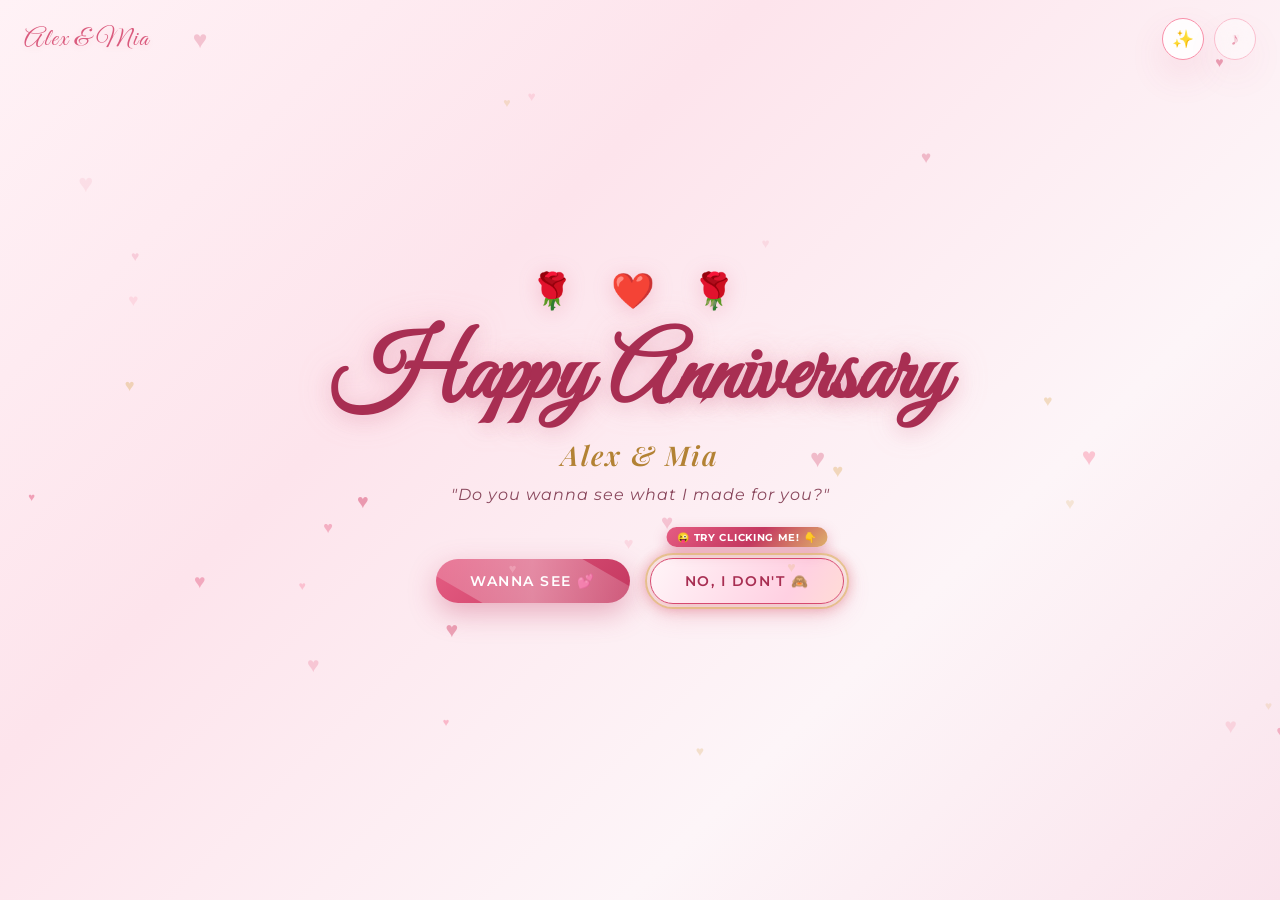
==== commit 5d810923: "feat: update anniversary template with responsive design and music controls - Enhanced the anniversa" ====
--- a/anniversary-template/index.html
+++ b/anniversary-template/index.html
@@ -30,12 +30,18 @@
         <button class="icon-btn" id="sound-btn" title="Romantic Chimes">
           ✨
         </button>
-        <button class="icon-btn" id="music-btn" title="Toggle Music">♪</button>
+        <button
+          class="icon-btn muted"
+          id="music-btn"
+          title="Toggle Music"
+        >
+          ♪
+        </button>
       </div>
     </div>
 
     <!-- Background Music & Optional Photo Upload Input -->
-    <audio id="bg-music" loop></audio>
+    <audio id="bg-music"></audio>
     <input
       type="file"
       id="photo-upload"
--- a/anniversary-template/styles.css
+++ b/anniversary-template/styles.css
@@ -34,6 +34,7 @@
 body {
   width: 100%;
   height: 100%;
+  height: 100dvh;
   overflow: hidden;
   overscroll-behavior-y: contain;
   background: var(--bg-gradient);
@@ -278,8 +279,13 @@
   display: flex;
   align-items: center;
   justify-content: center;
+  justify-content: safe center;
   flex-direction: column;
-  padding: 24px;
+  padding: 72px 20px 84px;
+  overflow-y: auto;
+  overflow-x: hidden;
+  -webkit-overflow-scrolling: touch;
+  scrollbar-width: none;
   opacity: 0;
   pointer-events: none;
   transform: translateY(16px) scale(0.98);
@@ -287,6 +293,9 @@
     opacity 0.45s cubic-bezier(0.25, 1, 0.5, 1),
     transform 0.45s cubic-bezier(0.25, 1, 0.5, 1);
   z-index: 10;
+}
+.screen::-webkit-scrollbar {
+  display: none;
 }
 .screen.active {
   opacity: 1;
@@ -649,7 +658,7 @@
   line-height: 1;
   z-index: 12;
   pointer-events: none;
-  transform: rotate(0deg) translateY(-84px) rotate(0deg);
+  transform: rotate(0deg) translateY(var(--ring-orbit-radius, -84px)) rotate(0deg);
   animation: ringOrbit 8s linear infinite;
   transition:
     transform 0.55s cubic-bezier(0.2, 0.9, 0.3, 1.2),
@@ -659,10 +668,10 @@
 }
 @keyframes ringOrbit {
   0% {
-    transform: rotate(0deg) translateY(-84px) rotate(0deg);
+    transform: rotate(0deg) translateY(var(--ring-orbit-radius, -84px)) rotate(0deg);
   }
   100% {
-    transform: rotate(360deg) translateY(-84px) rotate(-360deg);
+    transform: rotate(360deg) translateY(var(--ring-orbit-radius, -84px)) rotate(-360deg);
   }
 }
 
@@ -1090,25 +1099,61 @@
 
 /* Love Reason Generator Pill */
 .reason-pill {
-  margin-top: 16px;
+  margin-top: 18px;
   display: inline-flex;
   align-items: center;
-  gap: 8px;
-  background: linear-gradient(135deg, #fff0f5, #ffe4ec);
-  border: 1.5px solid var(--rose-soft);
-  padding: 10px 22px;
-  border-radius: 40px;
-  font-size: 0.75rem;
-  font-weight: 600;
-  color: var(--rose-deep);
+  justify-content: center;
+  gap: 10px;
+  background: linear-gradient(135deg, #e55c82, #c43860);
+  border: 2px solid rgba(255, 255, 255, 0.75);
+  padding: 14px 28px;
+  border-radius: 50px;
+  font-size: clamp(0.84rem, 2.5vw, 0.95rem);
+  font-weight: 700;
+  letter-spacing: 0.02em;
+  color: #ffffff;
   cursor: pointer;
-  box-shadow: 0 4px 15px rgba(214, 74, 112, 0.12);
-  transition: all 0.25s ease;
+  box-shadow:
+    0 8px 24px rgba(196, 56, 96, 0.35),
+    0 0 0 4px rgba(229, 92, 130, 0.16);
+  animation: reasonPulse 2.1s ease-in-out infinite;
+  transition:
+    transform 0.25s ease,
+    box-shadow 0.25s ease,
+    background 0.25s ease;
 }
 .reason-pill:hover {
-  transform: scale(1.04);
-  background: #fff;
-  box-shadow: 0 8px 22px rgba(214, 74, 112, 0.22);
+  transform: translateY(-2px) scale(1.05);
+  box-shadow:
+    0 12px 28px rgba(196, 56, 96, 0.45),
+    0 0 0 6px rgba(229, 92, 130, 0.22);
+}
+.reason-pill:active {
+  transform: scale(0.97);
+}
+.reason-pill.ready-next {
+  background: linear-gradient(135deg, #c43860, #b8860b);
+  box-shadow:
+    0 8px 24px rgba(184, 134, 11, 0.32),
+    0 0 0 4px rgba(212, 165, 116, 0.22);
+}
+.reason-pill.shake-btn {
+  animation: shakeEl 0.5s ease !important;
+}
+@keyframes reasonPulse {
+  0%,
+  100% {
+    transform: scale(1);
+    box-shadow:
+      0 8px 24px rgba(196, 56, 96, 0.35),
+      0 0 0 4px rgba(229, 92, 130, 0.16);
+  }
+  50% {
+    transform: scale(1.03);
+    box-shadow:
+      0 10px 28px rgba(196, 56, 96, 0.45),
+      0 0 0 7px rgba(229, 92, 130, 0.24);
+  }
 }
 
 /* ══════════ S6 — INTERACTIVE SCRATCH CARD ══════════ */
@@ -1243,3 +1288,268 @@
   backdrop-filter: blur(6px) !important;
   background: rgba(74, 21, 37, 0.28) !important;
 }
+
+/* ══════════ PHONE & COMPACT VIEWPORT RESPONSIVENESS ══════════ */
+@media (max-width: 600px) {
+  .top-bar {
+    top: 12px;
+    padding: 0 14px;
+  }
+  .brand-tag {
+    font-size: 1.35rem;
+  }
+  .top-actions {
+    gap: 8px;
+  }
+  .icon-btn {
+    width: 38px;
+    height: 38px;
+    font-size: 1rem;
+  }
+  .nav-arrows {
+    bottom: max(18px, env(safe-area-inset-bottom, 0px) + 12px);
+    padding: 0 14px;
+  }
+  .nav-arr {
+    width: 40px;
+    height: 40px;
+    font-size: 0.95rem;
+  }
+  .dots {
+    bottom: max(26px, env(safe-area-inset-bottom, 0px) + 20px);
+    gap: 6px;
+  }
+  .screen {
+    padding: 62px 14px 76px;
+  }
+  .glass-badge {
+    padding: 6px 14px;
+    font-size: 0.62rem;
+    letter-spacing: 2px;
+    margin-bottom: 10px;
+  }
+  .gate-badge {
+    font-size: 1.85rem;
+    letter-spacing: 10px;
+    margin-bottom: 8px;
+  }
+  .title-script {
+    font-size: clamp(2.4rem, 11vw, 3.6rem);
+  }
+  .names-text {
+    font-size: clamp(1.1rem, 4.5vw, 1.45rem);
+    margin-bottom: 8px;
+  }
+  .quote-text {
+    font-size: clamp(0.84rem, 3.3vw, 0.96rem);
+    margin-bottom: 24px;
+    padding: 0 6px;
+  }
+  .btn-choice-container {
+    gap: 12px;
+    row-gap: 40px;
+    flex-wrap: wrap;
+    min-height: 64px;
+  }
+  .btn-choice {
+    font-size: 0.78rem;
+    letter-spacing: 1px;
+    padding: 12px 22px;
+  }
+  .btn-no:not(.dodged)::before {
+    top: -28px;
+    font-size: 0.58rem;
+    padding: 3px 9px;
+  }
+  .btn-no.dodged {
+    max-width: calc(100vw - 32px);
+    white-space: normal;
+    text-align: center;
+  }
+  .ring-box {
+    --ring-orbit-radius: -73px;
+    width: 148px;
+    height: 148px;
+    margin-bottom: 12px;
+  }
+  .ring-charge-svg {
+    inset: -5px;
+    width: 158px;
+    height: 158px;
+  }
+  .ring-inner {
+    width: 112px;
+    height: 112px;
+    top: 18px;
+    left: 18px;
+  }
+  .ring-orbit-item {
+    font-size: 38px;
+  }
+  .engagement-layer {
+    padding: 14px 12px;
+  }
+  .propose-visual {
+    width: 64px;
+    height: 52px;
+  }
+  .engagement-text {
+    font-size: 0.96rem;
+    max-width: 108px;
+  }
+  .ring-tap-hint {
+    font-size: 0.65rem;
+    letter-spacing: 1.2px;
+    padding: 7px 14px;
+    margin-bottom: 12px;
+    max-width: 92vw;
+  }
+  #s2 .title-script {
+    font-size: clamp(2.15rem, 9vw, 3rem) !important;
+  }
+  .explore-pill {
+    margin-top: 12px;
+    padding: 10px 22px;
+    font-size: 0.74rem;
+  }
+  .photo-wrapper {
+    margin-bottom: 14px;
+  }
+  .photo-frame {
+    width: min(200px, 56vw);
+    height: min(200px, 56vw);
+  }
+  #s4 .title-script {
+    font-size: clamp(2.1rem, 8.5vw, 3rem) !important;
+  }
+  .counter-grid {
+    gap: 8px;
+    width: min(360px, 100%);
+    margin: 16px auto;
+  }
+  .counter-box {
+    padding: 12px 4px;
+    border-radius: 14px;
+  }
+  .counter-value {
+    font-size: clamp(1.35rem, 5.4vw, 1.9rem);
+  }
+  .counter-lbl {
+    font-size: 0.5rem;
+    letter-spacing: 0.8px;
+  }
+  .letter-card {
+    padding: 18px 16px;
+    border-radius: 22px;
+  }
+  .letter-title {
+    font-size: clamp(1.15rem, 4.6vw, 1.45rem);
+    margin-bottom: 8px;
+  }
+  .letter-msg {
+    font-size: clamp(0.84rem, 3.2vw, 0.96rem);
+    line-height: 1.55;
+  }
+  .letter-sig {
+    margin-top: 10px;
+    font-size: clamp(1.55rem, 6vw, 1.85rem);
+  }
+  .letter-date {
+    font-size: 0.54rem;
+    letter-spacing: 1.6px;
+  }
+  .reason-pill {
+    margin-top: 14px;
+    padding: 12px 20px;
+    max-width: 100%;
+    font-size: clamp(0.8rem, 3.4vw, 0.9rem);
+    line-height: 1.35;
+  }
+  #s6 .title-script {
+    font-size: clamp(2.1rem, 8.5vw, 3rem) !important;
+  }
+  .scratch-container {
+    width: min(320px, 90vw);
+    height: 185px;
+    margin: 14px auto;
+  }
+  .scratch-secret {
+    padding: 14px;
+  }
+  .scratch-secret h4 {
+    font-size: 1.55rem;
+  }
+  .scratch-secret p {
+    font-size: 0.86rem;
+    line-height: 1.5;
+  }
+  .scratch-hint {
+    font-size: 0.68rem;
+    letter-spacing: 1.2px;
+    padding: 0 8px;
+  }
+  .finale-btn-row {
+    gap: 10px;
+    margin-top: 14px;
+  }
+  .btn-action {
+    font-size: 0.7rem;
+    letter-spacing: 1.4px;
+    padding: 11px 20px;
+  }
+  .swal2-popup.romantic-swal-popup {
+    width: min(92vw, 400px) !important;
+    padding: 20px 14px 26px !important;
+    border-radius: 24px !important;
+  }
+  .swal2-popup.romantic-swal-popup .swal2-timer-progress-bar-container {
+    left: 16px !important;
+    right: 16px !important;
+  }
+}
+
+@media (max-height: 670px) {
+  .screen {
+    padding-top: 56px;
+    padding-bottom: 68px;
+  }
+  .ring-box {
+    --ring-orbit-radius: -65px;
+    width: 132px;
+    height: 132px;
+    margin-bottom: 8px;
+  }
+  .ring-charge-svg {
+    inset: -5px;
+    width: 142px;
+    height: 142px;
+  }
+  .ring-inner {
+    width: 98px;
+    height: 98px;
+    top: 17px;
+    left: 17px;
+  }
+  .ring-tap-hint {
+    margin-bottom: 8px;
+    padding: 6px 12px;
+  }
+  .explore-pill {
+    margin-top: 8px;
+    padding: 9px 18px;
+  }
+  .photo-frame {
+    width: min(175px, 46vw);
+    height: min(175px, 46vw);
+  }
+  .letter-card {
+    padding: 14px 14px;
+  }
+  .letter-msg {
+    line-height: 1.45;
+  }
+  .scratch-container {
+    height: 165px;
+    margin: 10px auto;
+  }
+}
